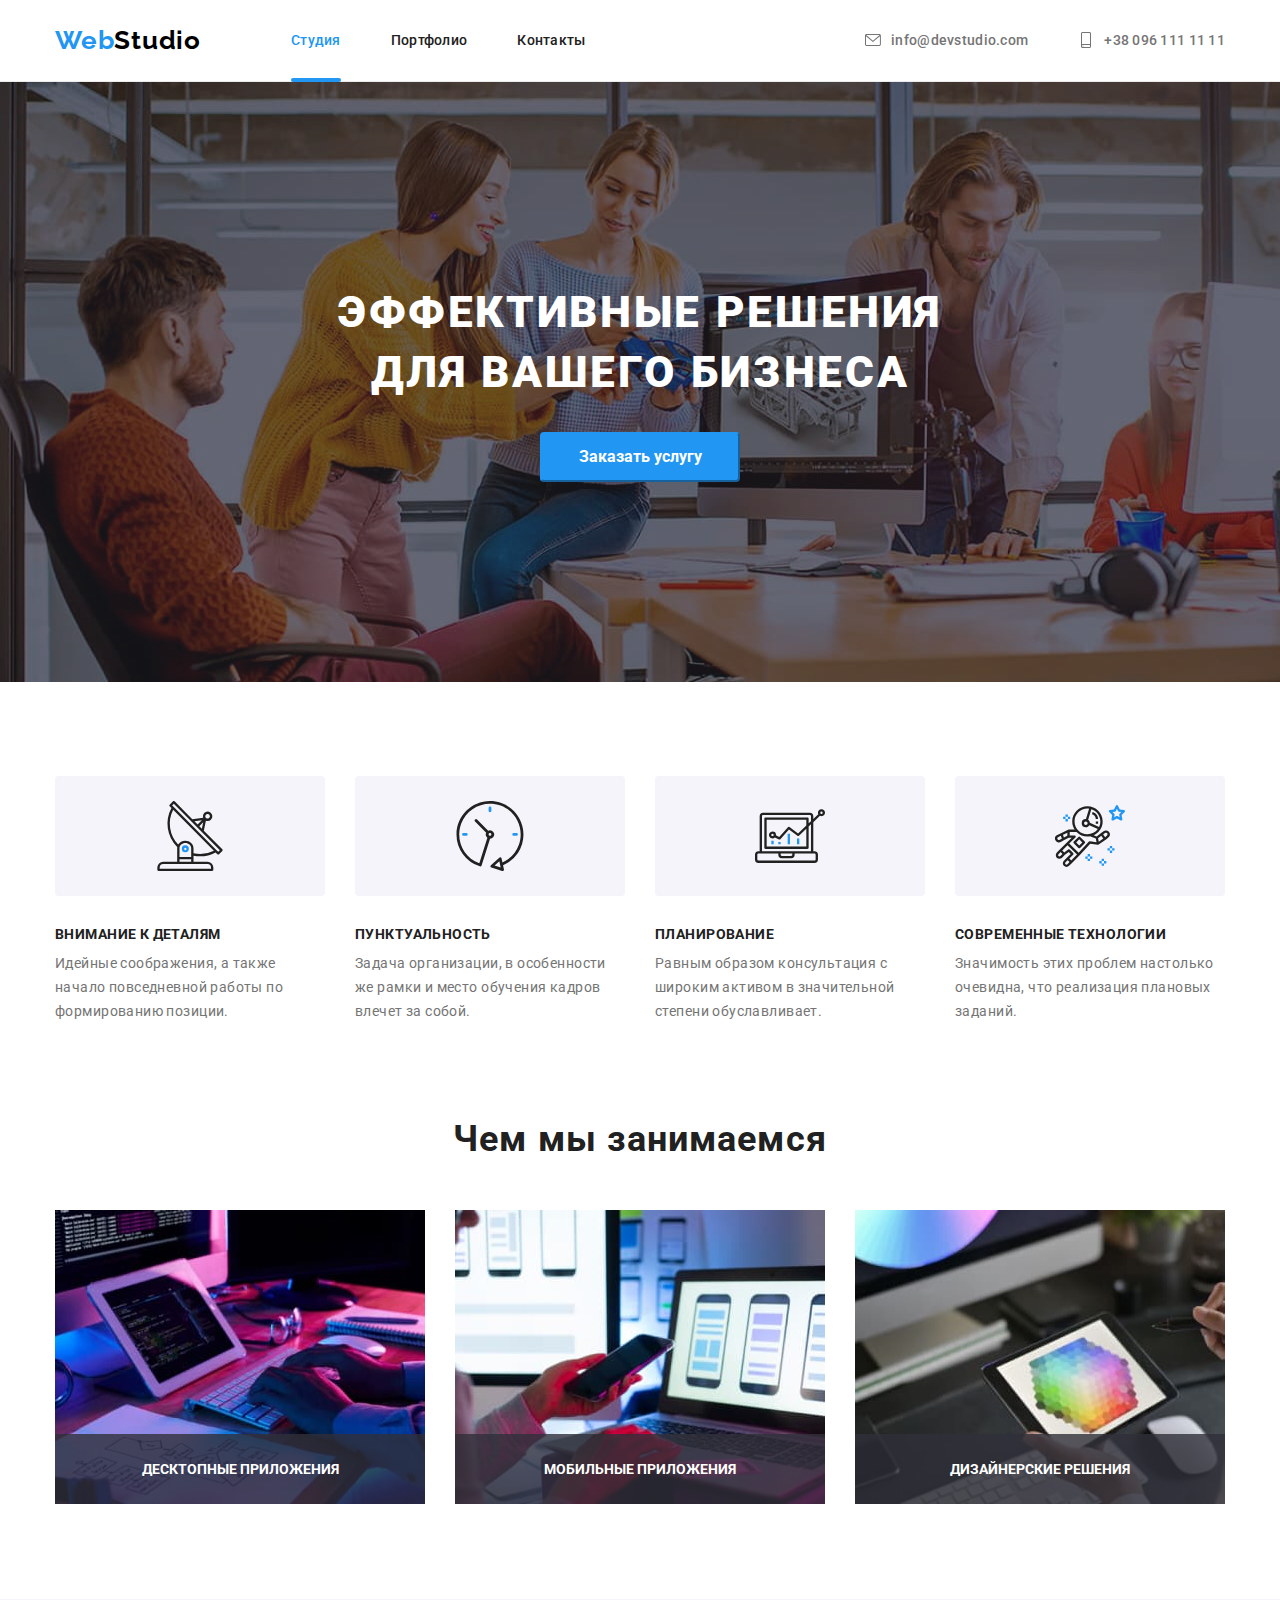
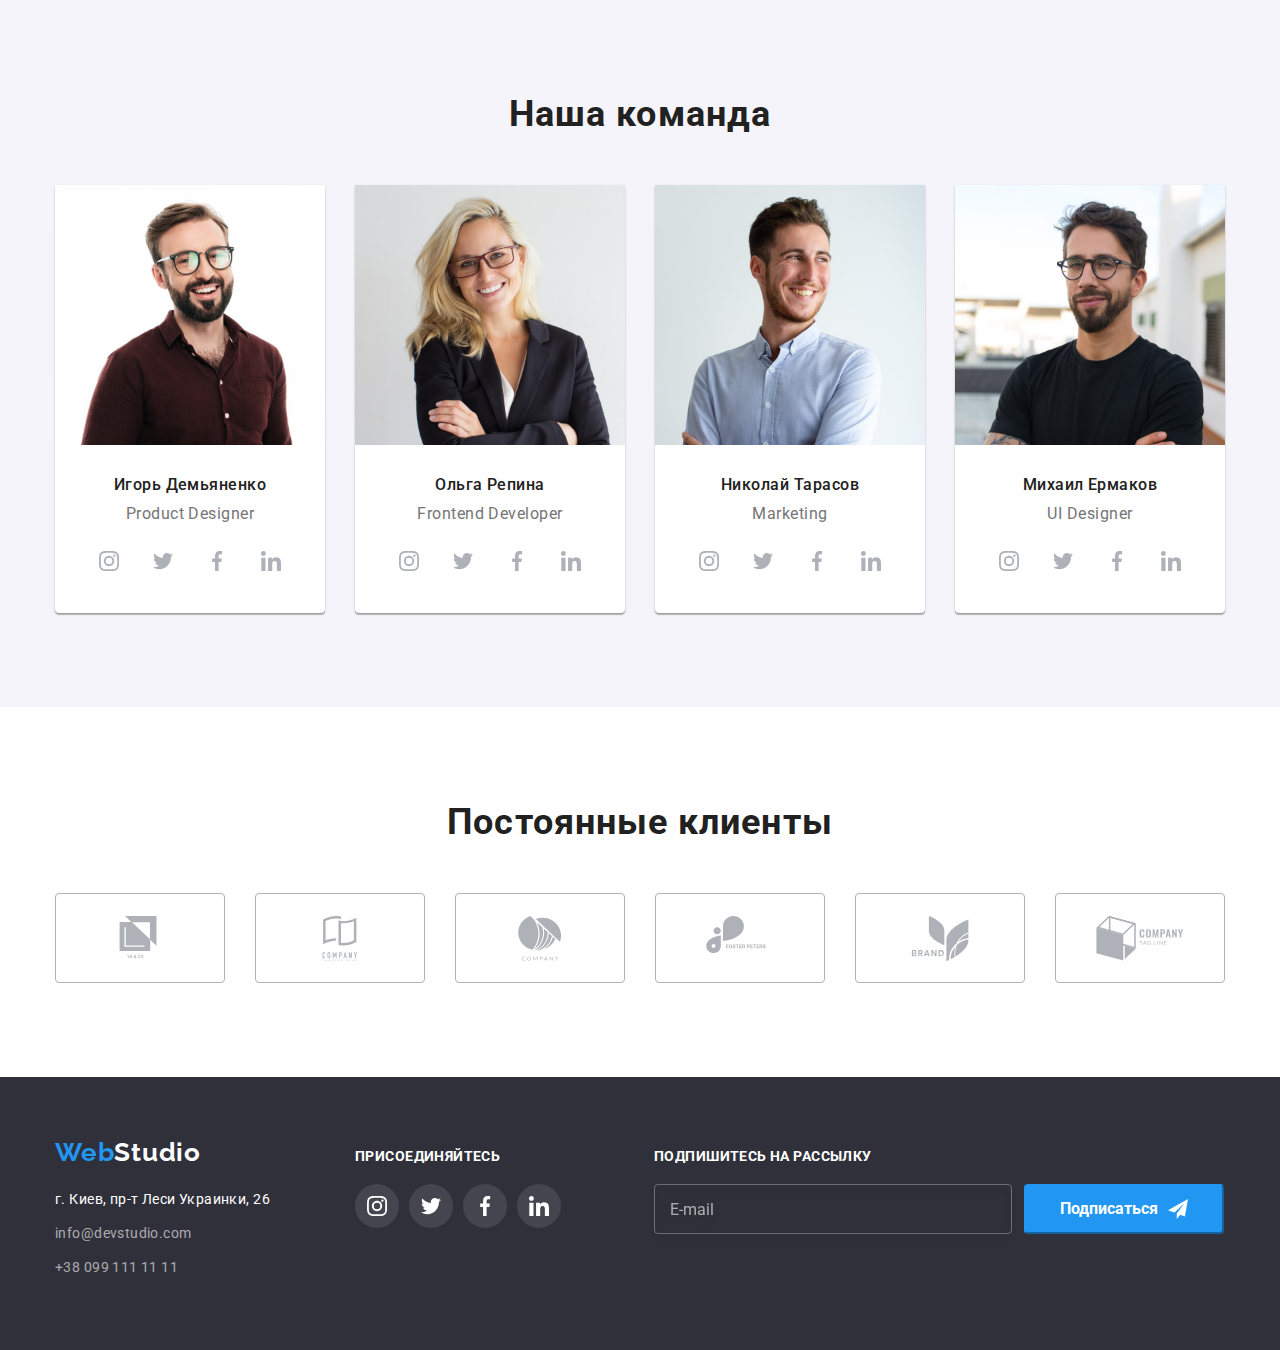
==== index.html @ c1827819 "init" ====
<!DOCTYPE html>
<html lang="ru">

<head>
  <meta charset="UTF-8" />
  <meta name="viewport" content="width=device-width, initial-scale=1.0" />
  <title lang="en">WebStudio</title>
  <link rel="stylesheet" href="https://cdnjs.cloudflare.com/ajax/libs/modern-normalize/1.0.0/modern-normalize.css" />
  <link href="https://fonts.googleapis.com/css2?family=Raleway:wght@700;900&family=Roboto:wght@400;500;700&display=swap"
    rel="stylesheet" />
  <link rel="stylesheet" href="https://cdnjs.cloudflare.com/ajax/libs/animate.css/4.1.1/animate.min.css">
  <link rel="stylesheet" href="./css/main.min.css" />

</head>

<body>
  <!-- HEADER -->
  <header class="header">
    <div class="container">
      <nav class="navigation">
        <a class="logo link" href="./index.html" lang="en"><span class="logo-part link">Web</span>Studio</a>
        <ul class="list">
          <li class="menu-item">
            <a class="list-item link current" href="">Студия</a>
          </li>
          <li class="menu-item">
            <a class="list-item link" href="./portfolio.html">Портфолио</a>
          </li>
          <li class="menu-item">
            <a class="list-item link" href="">Контакты</a>
          </li>
        </ul>
      </nav>

      <address class="address">
        <ul class="list">
          <li class="menu-item">
            <a class="list-item header-contacts link" href="mailto:info@devstudio.com">
              <svg class="menu-icon">
                <use href="./images/icons/sprite.svg#icon-envelope"></use>
              </svg>
              info@devstudio.com</a>
          </li>
          <li class="menu-item">
            <a class="list-item header-contacts link" href="tel:+380961111111">
              <svg class="menu-icon">
                <use href="./images/icons/sprite.svg#icon-smartphone"></use>
              </svg>
              +38 096 111 11 11</a>
          </li>
        </ul>
      </address>
    </div>
  </header>

  <main>
    <!-- HERO -->
    <section class="hero">
      <h1 class="hero-title">Эффективные решения для вашего бизнеса</h1>
      <button class="main-btn animate__animated animate__bounce" type="button" data-modal-open="">Заказать
        услугу</button>
    </section>

    <!-- Advantages -->
    <section class="advantages">
      <div class="container">
        <h2 hidden>Преимущества</h2>
        <ul class="list">
          <li class="advantage-item">
            <h3 class="advantages-title">Внимание к деталям</h3>
            <p class="advantages-descriprion">
              Идейные соображения, а также начало повседневной работы по
              формированию позиции.
            </p>
          </li>
          <li class="advantage-item">
            <h3 class="advantages-title">Пунктуальность</h3>
            <p class="advantages-descriprion">
              Задача организации, в особенности же рамки и место обучения кадров
              влечет за собой.
            </p>
          </li>
          <li class="advantage-item">
            <h3 class="advantages-title">Планирование</h3>
            <p class="advantages-descriprion">
              Равным образом консультация с широким активом в значительной
              степени обуславливает.
            </p>
          </li>
          <li class="advantage-item">
            <h3 class="advantages-title">Современные технологии</h3>
            <p class="advantages-descriprion">
              Значимость этих проблем настолько очевидна, что реализация
              плановых заданий.
            </p>
          </li>
        </ul>
      </div>
    </section>

    <!-- What we do -->

    <section class="skills">
      <div class="container">
        <h2 class="skills-title">Чем мы занимаемся</h2>
        <ul class="list">
          <li class="skills-item">
            <img src="./images/whatwedo/img-1.jpg" alt="человек печатает на клавиатуре" width="370" height="294" />
            <div class="skill-label">
              <h3 class="skill-title">Десктопные приложения</h3>
            </div>
          </li>
          <li class="skills-item">
            <img src="./images/whatwedo/img-2.jpg" alt="человек держит смартфон в руке" width="370" height="294" />
            <div class="skill-label">
              <h3 class="skill-title">Мобильные приложения</h3>
            </div>
          </li>
          <li class="skills-item">
            <img src="./images/whatwedo/img-3.jpg" alt="человек держит планшет в руке" width="370" height="294" />
            <div class="skill-label">
              <h3 class="skill-title">Дизайнерские решения</h3>
            </div>
          </li>
        </ul>
      </div>
    </section>

    <!-- TEAM -->

    <section class="team">
      <div class="container">
        <h2 class="team-title">Наша команда</h2>
        <ul class="teamcards list">
          <li class="card">
            <img src="./images/team/igor.jpg" alt="фотография Игоря" width="270" height="260" />
            <h3 class="team-name">Игорь Демьяненко</h3>
            <p class="team-position" lang="en">Product Designer</p>
            <ul class="social-icons list">
              <li>
                <a class="link" href="#">
                  <svg class="social-icon">
                    <use href="./images/icons/sprite.svg#icon-instagram"></use>
                  </svg>
                </a>
              </li>
              <li>
                <a class="link" href="#">
                  <svg class="social-icon">
                    <use href="./images/icons/sprite.svg#icon-twitter"></use>
                  </svg>
                </a>
              </li>
              <li>
                <a class="link" href="#">
                  <svg class="social-icon">
                    <use href="./images/icons/sprite.svg#icon-facebook"></use>
                  </svg>
                </a>
              </li>
              <li>
                <a class="link" href="#">
                  <svg class="social-icon">
                    <use href="./images/icons/sprite.svg#icon-linkedin"></use>
                  </svg>
                </a>
              </li>
            </ul>
          </li>
          <li class="card">
            <img src="./images/team/olga.jpg" alt="фотография Ольги" width="270" height="260" />
            <h3 class="team-name">Ольга Репина</h3>
            <p class="team-position" lang="en">Frontend Developer</p>
            <ul class="social-icons list">
              <li>
                <a class="link" href="#">
                  <svg class="social-icon">
                    <use href="./images/icons/sprite.svg#icon-instagram"></use>
                  </svg>
                </a>
              </li>
              <li>
                <a class="link" href="#">
                  <svg class="social-icon">
                    <use href="./images/icons/sprite.svg#icon-twitter"></use>
                  </svg>
                </a>
              </li>
              <li>
                <a class="link" href="#">
                  <svg class="social-icon">
                    <use href="./images/icons/sprite.svg#icon-facebook"></use>
                  </svg>
                </a>
              </li>
              <li>
                <a class="link" href="#">
                  <svg class="social-icon">
                    <use href="./images/icons/sprite.svg#icon-linkedin"></use>
                  </svg>
                </a>
              </li>
            </ul>
          </li>
          <li class="card">
            <img src="./images/team/nick.jpg" alt="фотография Николая" width="270" height="260" />
            <h3 class="team-name">Николай Тарасов</h3>
            <p class="team-position" lang="en">Marketing</p>
            <ul class="social-icons list">
              <li>
                <a class="link" href="#">
                  <svg class="social-icon">
                    <use href="./images/icons/sprite.svg#icon-instagram"></use>
                  </svg>
                </a>
              </li>
              <li>
                <a class="link" href="#">
                  <svg class="social-icon">
                    <use href="./images/icons/sprite.svg#icon-twitter"></use>
                  </svg>
                </a>
              </li>
              <li>
                <a class="link" href="#">
                  <svg class="social-icon">
                    <use href="./images/icons/sprite.svg#icon-facebook"></use>
                  </svg>
                </a>
              </li>
              <li>
                <a class="link" href="#">
                  <svg class="social-icon">
                    <use href="./images/icons/sprite.svg#icon-linkedin"></use>
                  </svg>
                </a>
              </li>
            </ul>
          </li>
          <li class="card">
            <img src="./images/team/michael.jpg" alt="фотография Михаила" width="270" height="260" />
            <h3 class="team-name">Михаил Ермаков</h3>
            <p class="team-position" lang="en">UI Designer</p>
            <ul class="social-icons list">
              <li>
                <a class="link" href="#">
                  <svg class="social-icon">
                    <use href="./images/icons/sprite.svg#icon-instagram"></use>
                  </svg>
                </a>
              </li>
              <li>
                <a class="link" href="#">
                  <svg class="social-icon">
                    <use href="./images/icons/sprite.svg#icon-twitter"></use>
                  </svg>
                </a>
              </li>
              <li>
                <a class="link" href="#">
                  <svg class="social-icon">
                    <use href="./images/icons/sprite.svg#icon-facebook"></use>
                  </svg>
                </a>
              </li>
              <li>
                <a class="link" href="#">
                  <svg class="social-icon">
                    <use href="./images/icons/sprite.svg#icon-linkedin"></use>
                  </svg>
                </a>
              </li>
            </ul>
          </li>
        </ul>
      </div>
    </section>

    <!-- CLIENTS -->
    <section class="clients">
      <div class="container">
        <h2 class="clients-title">Постоянные клиенты</h2>
        <ul class="list">
          <li>
            <a href="#">
              <svg class="client-icon">
                <use href="./images/icons/sprite.svg#icon-logo-1"></use>
              </svg>
            </a>
          </li>
          <li>
            <a href="#">
              <svg class="client-icon">
                <use href="./images/icons/sprite.svg#icon-logo-2"></use>
              </svg>
            </a>
          </li>
          <li>
            <a href="#">
              <svg class="client-icon">
                <use href="./images/icons/sprite.svg#icon-logo-3"></use>
              </svg>
            </a>
          </li>
          <li>
            <a href="#">
              <svg class="client-icon">
                <use href="./images/icons/sprite.svg#icon-logo-4"></use>
              </svg>
            </a>
          </li>
          <li>
            <a href="#">
              <svg class="client-icon">
                <use href="./images/icons/sprite.svg#icon-logo-5"></use>
              </svg>
            </a>
          </li>
          <li>
            <a href="#">
              <svg class="client-icon">
                <use href="./images/icons/sprite.svg#icon-logo-6"></use>
              </svg>
            </a>
          </li>
        </ul>
      </div>
    </section>
    <!-- CLIENTS -->

  </main>
  <!-- FOOTER -->

  <footer class="footer">
    <div class="container">
      <div class="address-block">
        <a class="logo logo-light link" href="./index.html" lang="en"><span class="logo-part">Web</span>Studio</a>
        <address>
          <ul class="list">
            <li>
              <a class="list-item footer-address link" href="https://goo.gl/maps/8cTU2UBi5CR6P7U19" target="_blank">г.
                Киев,
                пр-т Леси Украинки, 26</a>
            </li>
            <li>
              <a class="list-item footer-contacts link" href="mailto:info@devstudio.com">info@devstudio.com</a>
            </li>
            <li>
              <a class="list-item footer-contacts link" href="tel:+380991111111">+38 099 111 11 11</a>
            </li>
          </ul>
        </address>
      </div>
      <div class="social-block">
        <p class="social-block__text">присоединяйтесь</p>
        <ul class="list">
          <li>
            <a class="link" href="#">
              <svg class="footer-icon">
                <use href="./images/icons/sprite.svg#icon-instagram"></use>
              </svg>
            </a>
          </li>
          <li>
            <a class="link" href="#">
              <svg class="footer-icon">
                <use href="./images/icons/sprite.svg#icon-twitter"></use>
              </svg>
            </a>
          </li>
          <li>
            <a class="link" href="#">
              <svg class="footer-icon">
                <use href="./images/icons/sprite.svg#icon-facebook"></use>
              </svg>
            </a>
          </li>
          <li>
            <a class="link" href="#">
              <svg class="footer-icon">
                <use href="./images/icons/sprite.svg#icon-linkedin"></use>
              </svg>
            </a>
          </li>
        </ul>
      </div>
      <div class="subscribe-block">
        <p class="subscribe-block__text">Подпишитесь на рассылку</p>
        <form class="subcribe-form" action="#">
          <input class="subcribe-form__input" type="email" placeholder="E-mail" required>
          <button class="main-btn" type="submit">Подписаться
            <svg class="footer-icon subscribe-icon">
              <use href="./images/icons/sprite.svg#icon-send"></use>
            </svg>
          </button>
        </form>
      </div>
    </div>
  </footer>
  <div class="backdrop is-hidden" data-modal="">
    <div class="modal">
      <button type="button" class="close-btn" data-modal-close="">
        <svg class="close-icon">
          <use href="./images/icons/sprite.svg#icon-close-x"></use>
        </svg>
      </button>
      <h2 class="modal__title">Оставьте свои данные, мы вам перезвоним</h2>
      <form class ="modalform" action="#">
        <label class="modalform__label" for="name">Имя</label>
        <div class="modal-form-wrapper">
          <input class="modalform__input" type="text" name="user-name" id="name">
          <svg class="modalform__input-svg" width="12px" height="12px">
            <use href="./images/icons/sprite.svg#icon-person"></use>
          </svg>
        </div>
        <label class="modalform__label" for="phone">Телефон</label>
        <div class="modal-form-wrapper">
          <input class="modalform__input" type="tel" name="phone" id="phone">
          <svg class="modalform__input-svg" width="18px" height="18px">
            <use href="./images/icons/sprite.svg#icon-phone"></use>
          </svg>
        </div>
        <label class="modalform__label" for="mail">E-mail</label>
        <div class="modal-form-wrapper">
          <input class="modalform__input" type="email" name="email" id="mail">
          <svg class="modalform__input-svg" width="18px" height="18px">
            <use href="./images/icons/sprite.svg#icon-email"></use>
          </svg>
        </div>
        <label class="modalform__label" for="message">Комментарий</label>
        <div class="modal-form-wrapper">
          <textarea class="modal-form-message" name="message" id="message" cols="30" placeholder="Введите текст"></textarea>
        </div>
        <input class="modal-form-policy" type="checkbox" name="user-policy" value="accept-policy" id="policy">
        <label class="modal-form-policy-label" for="policy">Соглашаюсь с рассылкой и принимаю&nbsp;<a href="#">Условия договора</a></label>
        <button class="main-btn" type="submit">Отправить</button>
      </form>
    </div>
  </div>
  <script src="./js/modal.js"></script>
</body>

</html>
---- css/main.min.css ----
*,::before,::after{margin:0;padding:0}img{display:block}body{font-family:Roboto,sans-serif;font-style:normal}.list{list-style:none}.link{text-decoration:none}.container{width:1200px;padding:0 15px;margin:0 auto}.logo{font-family:Raleway,sans-serif;font-weight:700;font-size:26px;line-height:1.192;letter-spacing:0.03em;color:#000000}.logo-part{color:#2196f3}.logo-light{color:#ffffff}.footer .logo{display:block;margin-bottom:20px}.header .logo{margin-right:90px}.main-btn{font-weight:700;font-size:16px;line-height:1.875;min-width:200px;height:50px;color:#ffffff;background:#2196f3;border-radius:4px;border-color:#2196f3;cursor:pointer}.subcribe-form .main-btn,.modalform .main-btn{display:flex;align-items:center;justify-content:center}.modalform .main-btn{align-self:center}.backdrop{position:fixed;top:0;left:0;width:100%;height:100%;background-color:rgba(0,0,0,0.2);transition:all 250ms cubic-bezier(0.4, 0, 0.2, 1);overflow-y:scroll}.backdrop.is-hidden{opacity:0;visibility:hidden;pointer-events:none;transition:all 250ms cubic-bezier(0.4, 0, 0.2, 1) 500ms}.backdrop.is-hidden .modal{transform:translate(-50%, -50%) scale(0);transition:all 250ms cubic-bezier(0.4, 0, 0.2, 1)}.modal{position:absolute;top:50%;left:50%;transform:translate(-50%, -50%) scale(1);width:528px;height:581px;background-color:#ffffff;padding:40px;transition:all 250ms cubic-bezier(0.4, 0, 0.2, 1) 500ms}.close-btn{position:absolute;top:8px;right:8px;width:30px;height:30px;border-radius:50%;background-color:#ffffff;border:1px solid rgba(0,0,0,0.1);cursor:pointer}.close-btn:hover .close-icon,.close-btn:focus .close-icon{fill:#2196f3}.close-icon{width:11px;height:11px}.modal__title{font-style:normal;font-weight:bold;font-size:20px;line-height:23px;text-align:center;letter-spacing:0.03em;margin-bottom:12px}.modalform{display:flex;flex-direction:column}.modal-form-wrapper{position:relative;margin-bottom:10px}.modalform__input{width:100%;height:40px;border:1px solid rgba(33,33,33,0.2);box-sizing:border-box;border-radius:4px;padding-left:42px;font-style:normal;font-weight:400;font-size:12px;line-height:1.167;letter-spacing:0.01em;transition:all 250ms cubic-bezier(0.4, 0, 0.2, 1)}.modalform__label{display:inline-block;font-size:12px;line-height:14px;letter-spacing:0.01em;color:#757575;margin-bottom:4px}.modalform__input-svg{position:absolute;top:50%;left:12px;transform:translateY(-50%);transition:all 250ms cubic-bezier(0.4, 0, 0.2, 1)}.modal-form-message{width:100%;height:120px;border:1px solid rgba(33,33,33,0.2);border-radius:4px;resize:none;transition:all 250ms cubic-bezier(0.4, 0, 0.2, 1);margin-bottom:20px;padding-top:12px;padding-left:16px;font-weight:400;font-size:12px;line-height:1.167;letter-spacing:0.01em}.modal-form-message::placeholder{font-family:Roboto,sans-serif;font-style:normal;font-weight:400;font-size:12px;line-height:1.167;letter-spacing:0.01em;color:rgba(117,117,117,0.5)}.modalform__input:focus,.modalform__input:hover,.modal-form-message:focus,.modal-form-message:hover{outline:none;border-color:#2196f3;cursor:pointer}.modalform__input:focus+.modalform__input-svg,.modalform__input:hover+.modalform__input-svg{fill:#2196f3}.modal-form-policy{position:absolute;width:1px;height:1px;margin:-1px;border:0;padding:0;clip:rect(0 0 0 0);overflow:hidden}.modal-form-policy-label{display:flex;align-items:center;font-family:Roboto,sans-serif;font-style:normal;font-weight:400;font-size:14px;line-height:1.714;letter-spacing:0.03em;margin-bottom:30px;color:#757575}.modal-form-policy-label::before{display:inline-block;content:"";width:16px;height:15px;border:2px solid #212121;border-radius:2px;margin-right:7px;transition:background-color 250ms cubic-bezier(0.4, 0, 0.2, 1),background-image 250ms cubic-bezier(0.4, 0, 0.2, 1),border 250ms cubic-bezier(0.4, 0, 0.2, 1)}.modal-form-policy:checked+.modal-form-policy-label::before{background-image:url("../images/icons/check.svg");background-repeat:no-repeat;background-position:bottom;background-color:#2196f3;border:2px solid #2196f3}.modal-form-policy:focus+.modal-form-policy-label::before{border:2px solid #2196f3}.modal-form-policy-wparrer{display:flex;align-items:center}.modal-form-policy-label a{font-family:Roboto,sans-serif;font-style:normal;font-weight:400;font-size:14px;line-height:1.714;letter-spacing:0.03em;text-decoration-line:underline;color:#2196f3}.header{padding:25px 0;border-bottom:1px solid #ececec}.header .container{display:flex;margin:0 auto;align-items:center}.navigation{display:flex;align-items:center}.navigation .list{display:flex}.menu-item{position:relative}.menu-item:not(:last-child){margin-right:50px}.address{margin-left:auto}.address .list{display:flex}.address .list-item{display:flex;align-items:center}.list-item{font-weight:500;font-size:14px;line-height:1.143;letter-spacing:0.02em;color:#212121;font-style:normal;transition:color 250ms cubic-bezier(0.4, 0, 0.2, 1)}.list-item:hover,.list-item:focus,.list-item:active{color:#2196f3}.header-contacts{color:#757575}.menu-icon{fill:#757575;margin-right:10px;max-height:16px;max-width:16px;transition:fill 250ms cubic-bezier(0.4, 0, 0.2, 1)}.list-item:hover .menu-icon,.list-item:focus .menu-icon{fill:#2196f3}.current{color:#2196f3}.current::after{content:"";display:block;position:absolute;bottom:0;right:0;width:100%;height:4px;transform:translateY(800%);background:#2196f3;border-radius:2px}.hero{padding:200px 0;background-color:#2f303a;background-image:linear-gradient(rgba(47,48,58,0.4), rgba(47,48,58,0.4)),url("../images/hero.jpg");text-align:center;max-width:1600px;margin:0 auto}.hero-title{font-weight:900;font-size:44px;line-height:1.367;letter-spacing:0.06em;text-transform:uppercase;color:#ffffff;max-width:700px;margin:0 auto 30px}.advantages-title{font-weight:700;font-size:14px;line-height:1.143;letter-spacing:0.03em;text-transform:uppercase;color:#212121;margin-bottom:10px}.advantages-descriprion{font-weight:400;font-size:14px;line-height:1.714;letter-spacing:0.03em;color:#757575;margin:0}.advantages .list{display:flex;padding:94px 0}.advantage-item{width:270px}.advantage-item:not(:last-child){margin-right:30px}.advantages-title::before{content:"";display:block;background-color:#F5F4FA;border-radius:4px;width:270px;height:120px;margin-bottom:30px;background-repeat:no-repeat;background-position:center}.advantage-item:nth-child(1)>.advantages-title::before{background-image:url("../images/icons/antenna.svg")}.advantage-item:nth-child(2)>.advantages-title::before{background-image:url("../images/icons/clock.svg")}.advantage-item:nth-child(3)>.advantages-title::before{background-image:url("../images/icons/diagram.svg")}.advantage-item:nth-child(4)>.advantages-title::before{background-image:url("../images/icons/astronaut.svg")}.skills-title{font-weight:700;font-size:36px;line-height:1.167;text-align:center;letter-spacing:0.03em;color:#212121;margin-bottom:50px}.skills .list{display:flex;justify-content:space-between;margin-bottom:95px}.skills-item{position:relative}.skill-label{position:absolute;left:0;bottom:0;width:100%;height:70px;display:flex;justify-content:center;align-items:center;background:rgba(47,48,58,0.8)}.skill-title{font-weight:bold;font-size:14px;line-height:16px;text-transform:uppercase;color:#fff}.team{padding-top:94px;padding-bottom:94px;background-color:#F5F4FA}.team .card{background:#FFFFFF;box-shadow:0px 1px 3px rgba(0,0,0,0.12),0px 1px 1px rgba(0,0,0,0.14),0px 2px 1px rgba(0,0,0,0.2);border-radius:0px 0px 4px 4px}.team img{margin-bottom:30px}.team-title{font-weight:700;font-size:36px;line-height:1.167;text-align:center;letter-spacing:0.03em;color:#212121;margin-bottom:50px}.team-name{font-weight:500;font-size:16px;line-height:1.188;letter-spacing:0.03em;color:#212121;text-align:center;margin-bottom:10px}.team-position{font-weight:400;font-size:16px;line-height:1.188;letter-spacing:0.03em;color:#757575;text-align:center;margin-bottom:16px}.teamcards{display:flex;justify-content:space-between}.social-icons{display:flex;justify-content:center;margin:0px 32px 30px}.social-icons .link{display:flex;justify-content:center;align-items:center;width:44px;height:44px;border-radius:50%;background-color:#fff;transition:background-color 250ms cubic-bezier(0.4, 0, 0.2, 1)}.social-icons li:not(:last-child){margin-right:10px}.social-icons .link:hover,.social-icons .link:focus{background-color:#2196f3}.social-icons .link:hover .social-icon,.social-icons .link:focus .social-icon{fill:#ffffff}.social-icon{fill:#AFB1B8;width:20px;height:20px;transition:fill 250ms cubic-bezier(0.4, 0, 0.2, 1)}.clients{padding-top:94px;padding-bottom:94px}.clients .list{display:flex;justify-content:space-between}.clients a{display:flex;justify-content:center;align-items:center;width:170px;height:90px;border:1px solid #AFB1B8;border-radius:4px;transition:border-color 250ms cubic-bezier(0.4, 0, 0.2, 1)}.clients a:hover,.clients a:focus{border:1px solid #2196f3}.clients a:hover .client-icon,.clients a:focus .client-icon{fill:#2196f3}.clients-title{font-weight:700;font-size:36px;line-height:1.167;text-align:center;letter-spacing:0.03em;color:#212121;margin-bottom:50px}.client-icon{fill:#AFB1B8;max-height:45px;transition:fill 250ms cubic-bezier(0.4, 0, 0.2, 1)}.footer{background:#2f303a;padding-top:60px;padding-bottom:60px;display:flex}.footer .container{display:flex;align-items:baseline}.address-block{width:230px;margin-right:70px}.address-block li{margin-bottom:10px}.footer-address{font-weight:400;font-size:14px;line-height:1.714;letter-spacing:0.03em;color:#fff}.footer-contacts{font-weight:400;font-size:14px;line-height:1.714;letter-spacing:0.03em;color:rgba(255,255,255,0.6)}.social-block__text,.subscribe-block__text{font-weight:bold;font-size:14px;line-height:16px;letter-spacing:0.03em;text-transform:uppercase;color:#fff;margin-bottom:20px}.social-block{margin-right:93px}.social-block .list{display:flex}.social-block li:not(:last-child){margin-right:10px}.social-block .link{display:flex;justify-content:center;align-items:center;width:44px;height:44px;background-color:rgba(255,255,255,0.1);border-radius:50%;transition:background-color 250ms cubic-bezier(0.4, 0, 0.2, 1)}.social-block .link:hover,.social-block .link:focus{background-color:#2196f3}.subcribe-form{display:flex}.subcribe-form__input{width:358px;height:50px;border:1px solid rgba(255,255,255,0.3);filter:drop-shadow(0px 4px 4px rgba(0,0,0,0.15));border-radius:4px;background-color:transparent;margin-right:12px;color:rgba(255,255,255,0.6);padding:15px}.subcribe-form__input::placeholder{font-size:16px;line-height:20px;color:rgba(255,255,255,0.6)}.footer-icon,.subscribe-icon{fill:#fff;width:20px;height:20px}.subscribe-icon{margin-left:10px}
/*# sourceMappingURL=main.min.css.map */
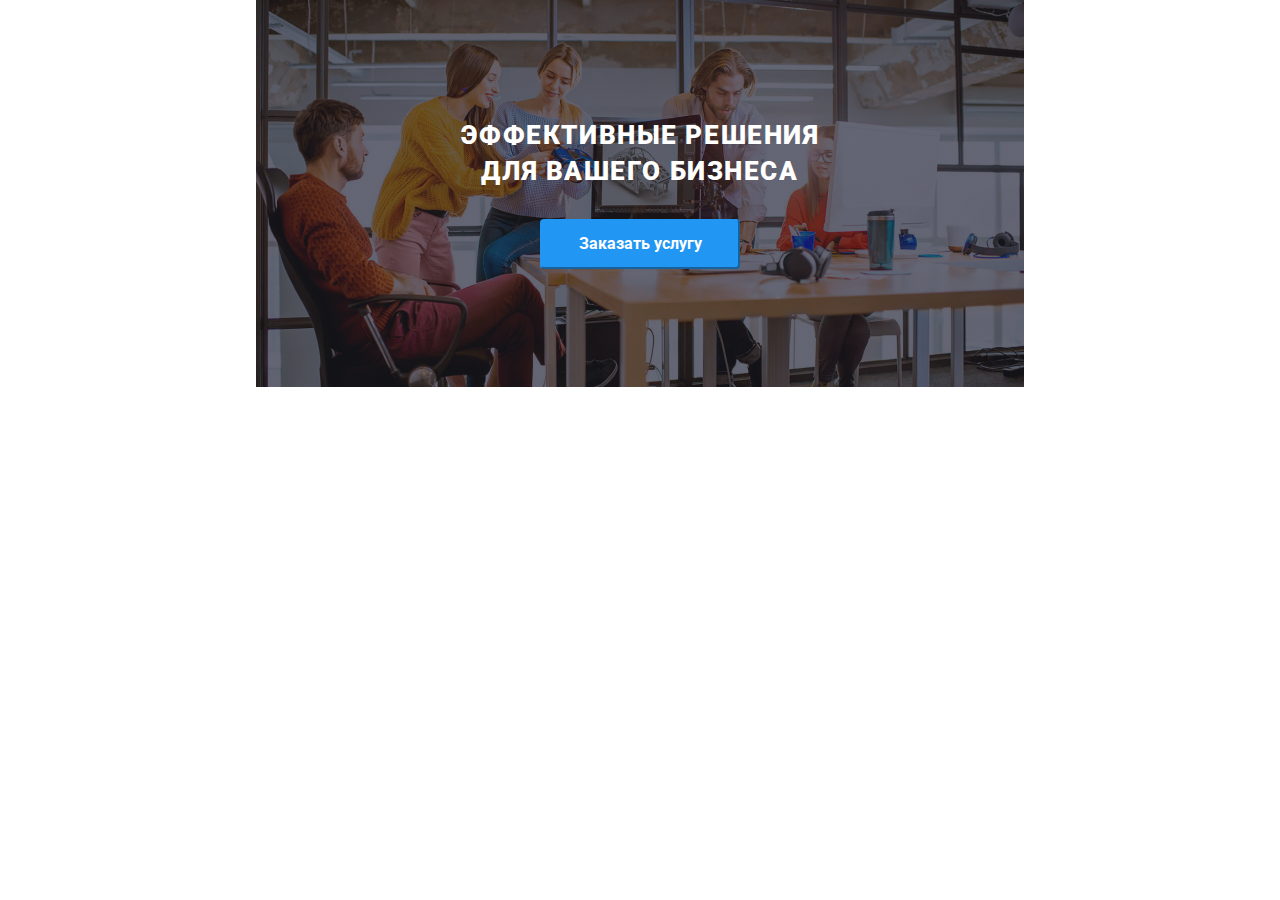
==== commit 8874f20d: "8" ====
--- a/index.html
+++ b/index.html
@@ -15,7 +15,7 @@
 
 <body>
   <!-- HEADER -->
-  <header class="header">
+  <!-- <header class="header">
     <div class="container">
       <nav class="navigation">
         <a class="logo link" href="./index.html" lang="en"><span class="logo-part link">Web</span>Studio</a>
@@ -51,7 +51,7 @@
         </ul>
       </address>
     </div>
-  </header>
+  </header> -->
 
   <main>
     <!-- HERO -->
@@ -62,7 +62,7 @@
     </section>
 
     <!-- Advantages -->
-    <section class="advantages">
+    <!-- <section class="advantages">
       <div class="container">
         <h2 hidden>Преимущества</h2>
         <ul class="list">
@@ -96,11 +96,11 @@
           </li>
         </ul>
       </div>
-    </section>
+    </section> -->
 
     <!-- What we do -->
 
-    <section class="skills">
+    <!-- <section class="skills">
       <div class="container">
         <h2 class="skills-title">Чем мы занимаемся</h2>
         <ul class="list">
@@ -124,11 +124,11 @@
           </li>
         </ul>
       </div>
-    </section>
+    </section> -->
 
     <!-- TEAM -->
 
-    <section class="team">
+    <!-- <section class="team">
       <div class="container">
         <h2 class="team-title">Наша команда</h2>
         <ul class="teamcards list">
@@ -274,10 +274,10 @@
           </li>
         </ul>
       </div>
-    </section>
+    </section> -->
 
     <!-- CLIENTS -->
-    <section class="clients">
+    <!-- <section class="clients">
       <div class="container">
         <h2 class="clients-title">Постоянные клиенты</h2>
         <ul class="list">
@@ -325,13 +325,13 @@
           </li>
         </ul>
       </div>
-    </section>
+    </section> -->
     <!-- CLIENTS -->
 
   </main>
   <!-- FOOTER -->
 
-  <footer class="footer">
+  <!-- <footer class="footer">
     <div class="container">
       <div class="address-block">
         <a class="logo logo-light link" href="./index.html" lang="en"><span class="logo-part">Web</span>Studio</a>
@@ -436,7 +436,7 @@
         <button class="main-btn" type="submit">Отправить</button>
       </form>
     </div>
-  </div>
+  </div> -->
   <script src="./js/modal.js"></script>
 </body>
 
--- a/css/main.min.css
+++ b/css/main.min.css
@@ -1,2 +1,2 @@
-*,::before,::after{margin:0;padding:0}img{display:block}body{font-family:Roboto,sans-serif;font-style:normal}.list{list-style:none}.link{text-decoration:none}.container{width:1200px;padding:0 15px;margin:0 auto}.logo{font-family:Raleway,sans-serif;font-weight:700;font-size:26px;line-height:1.192;letter-spacing:0.03em;color:#000000}.logo-part{color:#2196f3}.logo-light{color:#ffffff}.footer .logo{display:block;margin-bottom:20px}.header .logo{margin-right:90px}.main-btn{font-weight:700;font-size:16px;line-height:1.875;min-width:200px;height:50px;color:#ffffff;background:#2196f3;border-radius:4px;border-color:#2196f3;cursor:pointer}.subcribe-form .main-btn,.modalform .main-btn{display:flex;align-items:center;justify-content:center}.modalform .main-btn{align-self:center}.backdrop{position:fixed;top:0;left:0;width:100%;height:100%;background-color:rgba(0,0,0,0.2);transition:all 250ms cubic-bezier(0.4, 0, 0.2, 1);overflow-y:scroll}.backdrop.is-hidden{opacity:0;visibility:hidden;pointer-events:none;transition:all 250ms cubic-bezier(0.4, 0, 0.2, 1) 500ms}.backdrop.is-hidden .modal{transform:translate(-50%, -50%) scale(0);transition:all 250ms cubic-bezier(0.4, 0, 0.2, 1)}.modal{position:absolute;top:50%;left:50%;transform:translate(-50%, -50%) scale(1);width:528px;height:581px;background-color:#ffffff;padding:40px;transition:all 250ms cubic-bezier(0.4, 0, 0.2, 1) 500ms}.close-btn{position:absolute;top:8px;right:8px;width:30px;height:30px;border-radius:50%;background-color:#ffffff;border:1px solid rgba(0,0,0,0.1);cursor:pointer}.close-btn:hover .close-icon,.close-btn:focus .close-icon{fill:#2196f3}.close-icon{width:11px;height:11px}.modal__title{font-style:normal;font-weight:bold;font-size:20px;line-height:23px;text-align:center;letter-spacing:0.03em;margin-bottom:12px}.modalform{display:flex;flex-direction:column}.modal-form-wrapper{position:relative;margin-bottom:10px}.modalform__input{width:100%;height:40px;border:1px solid rgba(33,33,33,0.2);box-sizing:border-box;border-radius:4px;padding-left:42px;font-style:normal;font-weight:400;font-size:12px;line-height:1.167;letter-spacing:0.01em;transition:all 250ms cubic-bezier(0.4, 0, 0.2, 1)}.modalform__label{display:inline-block;font-size:12px;line-height:14px;letter-spacing:0.01em;color:#757575;margin-bottom:4px}.modalform__input-svg{position:absolute;top:50%;left:12px;transform:translateY(-50%);transition:all 250ms cubic-bezier(0.4, 0, 0.2, 1)}.modal-form-message{width:100%;height:120px;border:1px solid rgba(33,33,33,0.2);border-radius:4px;resize:none;transition:all 250ms cubic-bezier(0.4, 0, 0.2, 1);margin-bottom:20px;padding-top:12px;padding-left:16px;font-weight:400;font-size:12px;line-height:1.167;letter-spacing:0.01em}.modal-form-message::placeholder{font-family:Roboto,sans-serif;font-style:normal;font-weight:400;font-size:12px;line-height:1.167;letter-spacing:0.01em;color:rgba(117,117,117,0.5)}.modalform__input:focus,.modalform__input:hover,.modal-form-message:focus,.modal-form-message:hover{outline:none;border-color:#2196f3;cursor:pointer}.modalform__input:focus+.modalform__input-svg,.modalform__input:hover+.modalform__input-svg{fill:#2196f3}.modal-form-policy{position:absolute;width:1px;height:1px;margin:-1px;border:0;padding:0;clip:rect(0 0 0 0);overflow:hidden}.modal-form-policy-label{display:flex;align-items:center;font-family:Roboto,sans-serif;font-style:normal;font-weight:400;font-size:14px;line-height:1.714;letter-spacing:0.03em;margin-bottom:30px;color:#757575}.modal-form-policy-label::before{display:inline-block;content:"";width:16px;height:15px;border:2px solid #212121;border-radius:2px;margin-right:7px;transition:background-color 250ms cubic-bezier(0.4, 0, 0.2, 1),background-image 250ms cubic-bezier(0.4, 0, 0.2, 1),border 250ms cubic-bezier(0.4, 0, 0.2, 1)}.modal-form-policy:checked+.modal-form-policy-label::before{background-image:url("../images/icons/check.svg");background-repeat:no-repeat;background-position:bottom;background-color:#2196f3;border:2px solid #2196f3}.modal-form-policy:focus+.modal-form-policy-label::before{border:2px solid #2196f3}.modal-form-policy-wparrer{display:flex;align-items:center}.modal-form-policy-label a{font-family:Roboto,sans-serif;font-style:normal;font-weight:400;font-size:14px;line-height:1.714;letter-spacing:0.03em;text-decoration-line:underline;color:#2196f3}.header{padding:25px 0;border-bottom:1px solid #ececec}.header .container{display:flex;margin:0 auto;align-items:center}.navigation{display:flex;align-items:center}.navigation .list{display:flex}.menu-item{position:relative}.menu-item:not(:last-child){margin-right:50px}.address{margin-left:auto}.address .list{display:flex}.address .list-item{display:flex;align-items:center}.list-item{font-weight:500;font-size:14px;line-height:1.143;letter-spacing:0.02em;color:#212121;font-style:normal;transition:color 250ms cubic-bezier(0.4, 0, 0.2, 1)}.list-item:hover,.list-item:focus,.list-item:active{color:#2196f3}.header-contacts{color:#757575}.menu-icon{fill:#757575;margin-right:10px;max-height:16px;max-width:16px;transition:fill 250ms cubic-bezier(0.4, 0, 0.2, 1)}.list-item:hover .menu-icon,.list-item:focus .menu-icon{fill:#2196f3}.current{color:#2196f3}.current::after{content:"";display:block;position:absolute;bottom:0;right:0;width:100%;height:4px;transform:translateY(800%);background:#2196f3;border-radius:2px}.hero{padding:200px 0;background-color:#2f303a;background-image:linear-gradient(rgba(47,48,58,0.4), rgba(47,48,58,0.4)),url("../images/hero.jpg");text-align:center;max-width:1600px;margin:0 auto}.hero-title{font-weight:900;font-size:44px;line-height:1.367;letter-spacing:0.06em;text-transform:uppercase;color:#ffffff;max-width:700px;margin:0 auto 30px}.advantages-title{font-weight:700;font-size:14px;line-height:1.143;letter-spacing:0.03em;text-transform:uppercase;color:#212121;margin-bottom:10px}.advantages-descriprion{font-weight:400;font-size:14px;line-height:1.714;letter-spacing:0.03em;color:#757575;margin:0}.advantages .list{display:flex;padding:94px 0}.advantage-item{width:270px}.advantage-item:not(:last-child){margin-right:30px}.advantages-title::before{content:"";display:block;background-color:#F5F4FA;border-radius:4px;width:270px;height:120px;margin-bottom:30px;background-repeat:no-repeat;background-position:center}.advantage-item:nth-child(1)>.advantages-title::before{background-image:url("../images/icons/antenna.svg")}.advantage-item:nth-child(2)>.advantages-title::before{background-image:url("../images/icons/clock.svg")}.advantage-item:nth-child(3)>.advantages-title::before{background-image:url("../images/icons/diagram.svg")}.advantage-item:nth-child(4)>.advantages-title::before{background-image:url("../images/icons/astronaut.svg")}.skills-title{font-weight:700;font-size:36px;line-height:1.167;text-align:center;letter-spacing:0.03em;color:#212121;margin-bottom:50px}.skills .list{display:flex;justify-content:space-between;margin-bottom:95px}.skills-item{position:relative}.skill-label{position:absolute;left:0;bottom:0;width:100%;height:70px;display:flex;justify-content:center;align-items:center;background:rgba(47,48,58,0.8)}.skill-title{font-weight:bold;font-size:14px;line-height:16px;text-transform:uppercase;color:#fff}.team{padding-top:94px;padding-bottom:94px;background-color:#F5F4FA}.team .card{background:#FFFFFF;box-shadow:0px 1px 3px rgba(0,0,0,0.12),0px 1px 1px rgba(0,0,0,0.14),0px 2px 1px rgba(0,0,0,0.2);border-radius:0px 0px 4px 4px}.team img{margin-bottom:30px}.team-title{font-weight:700;font-size:36px;line-height:1.167;text-align:center;letter-spacing:0.03em;color:#212121;margin-bottom:50px}.team-name{font-weight:500;font-size:16px;line-height:1.188;letter-spacing:0.03em;color:#212121;text-align:center;margin-bottom:10px}.team-position{font-weight:400;font-size:16px;line-height:1.188;letter-spacing:0.03em;color:#757575;text-align:center;margin-bottom:16px}.teamcards{display:flex;justify-content:space-between}.social-icons{display:flex;justify-content:center;margin:0px 32px 30px}.social-icons .link{display:flex;justify-content:center;align-items:center;width:44px;height:44px;border-radius:50%;background-color:#fff;transition:background-color 250ms cubic-bezier(0.4, 0, 0.2, 1)}.social-icons li:not(:last-child){margin-right:10px}.social-icons .link:hover,.social-icons .link:focus{background-color:#2196f3}.social-icons .link:hover .social-icon,.social-icons .link:focus .social-icon{fill:#ffffff}.social-icon{fill:#AFB1B8;width:20px;height:20px;transition:fill 250ms cubic-bezier(0.4, 0, 0.2, 1)}.clients{padding-top:94px;padding-bottom:94px}.clients .list{display:flex;justify-content:space-between}.clients a{display:flex;justify-content:center;align-items:center;width:170px;height:90px;border:1px solid #AFB1B8;border-radius:4px;transition:border-color 250ms cubic-bezier(0.4, 0, 0.2, 1)}.clients a:hover,.clients a:focus{border:1px solid #2196f3}.clients a:hover .client-icon,.clients a:focus .client-icon{fill:#2196f3}.clients-title{font-weight:700;font-size:36px;line-height:1.167;text-align:center;letter-spacing:0.03em;color:#212121;margin-bottom:50px}.client-icon{fill:#AFB1B8;max-height:45px;transition:fill 250ms cubic-bezier(0.4, 0, 0.2, 1)}.footer{background:#2f303a;padding-top:60px;padding-bottom:60px;display:flex}.footer .container{display:flex;align-items:baseline}.address-block{width:230px;margin-right:70px}.address-block li{margin-bottom:10px}.footer-address{font-weight:400;font-size:14px;line-height:1.714;letter-spacing:0.03em;color:#fff}.footer-contacts{font-weight:400;font-size:14px;line-height:1.714;letter-spacing:0.03em;color:rgba(255,255,255,0.6)}.social-block__text,.subscribe-block__text{font-weight:bold;font-size:14px;line-height:16px;letter-spacing:0.03em;text-transform:uppercase;color:#fff;margin-bottom:20px}.social-block{margin-right:93px}.social-block .list{display:flex}.social-block li:not(:last-child){margin-right:10px}.social-block .link{display:flex;justify-content:center;align-items:center;width:44px;height:44px;background-color:rgba(255,255,255,0.1);border-radius:50%;transition:background-color 250ms cubic-bezier(0.4, 0, 0.2, 1)}.social-block .link:hover,.social-block .link:focus{background-color:#2196f3}.subcribe-form{display:flex}.subcribe-form__input{width:358px;height:50px;border:1px solid rgba(255,255,255,0.3);filter:drop-shadow(0px 4px 4px rgba(0,0,0,0.15));border-radius:4px;background-color:transparent;margin-right:12px;color:rgba(255,255,255,0.6);padding:15px}.subcribe-form__input::placeholder{font-size:16px;line-height:20px;color:rgba(255,255,255,0.6)}.footer-icon,.subscribe-icon{fill:#fff;width:20px;height:20px}.subscribe-icon{margin-left:10px}
+*,::before,::after{margin:0;padding:0}img{display:block}body{font-family:Roboto,sans-serif;font-style:normal}.list{list-style:none}.link{text-decoration:none}.container{width:1200px;padding:0 15px;margin:0 auto}.logo{font-family:Raleway,sans-serif;font-weight:700;font-size:26px;line-height:1.192;letter-spacing:0.03em;color:#000000}.logo-part{color:#2196f3}.logo-light{color:#ffffff}.footer .logo{display:block;margin-bottom:20px}.header .logo{margin-right:90px}.main-btn{font-weight:700;font-size:16px;line-height:1.875;min-width:200px;height:50px;color:#ffffff;background:#2196f3;border-radius:4px;border-color:#2196f3;cursor:pointer}.subcribe-form .main-btn,.modalform .main-btn{display:flex;align-items:center;justify-content:center}.modalform .main-btn{align-self:center}.backdrop{position:fixed;top:0;left:0;width:100%;height:100%;background-color:rgba(0,0,0,0.2);transition:all 250ms cubic-bezier(0.4, 0, 0.2, 1);overflow-y:scroll}.backdrop.is-hidden{opacity:0;visibility:hidden;pointer-events:none;transition:all 250ms cubic-bezier(0.4, 0, 0.2, 1) 500ms}.backdrop.is-hidden .modal{transform:translate(-50%, -50%) scale(0);transition:all 250ms cubic-bezier(0.4, 0, 0.2, 1)}.modal{position:absolute;top:50%;left:50%;transform:translate(-50%, -50%) scale(1);width:528px;height:581px;background-color:#ffffff;padding:40px;transition:all 250ms cubic-bezier(0.4, 0, 0.2, 1) 500ms}.close-btn{position:absolute;top:8px;right:8px;width:30px;height:30px;border-radius:50%;background-color:#ffffff;border:1px solid rgba(0,0,0,0.1);cursor:pointer}.close-btn:hover .close-icon,.close-btn:focus .close-icon{fill:#2196f3}.close-icon{width:11px;height:11px}.modal__title{font-style:normal;font-weight:bold;font-size:20px;line-height:23px;text-align:center;letter-spacing:0.03em;margin-bottom:12px}.modalform{display:flex;flex-direction:column}.modal-form-wrapper{position:relative;margin-bottom:10px}.modalform__input{width:100%;height:40px;border:1px solid rgba(33,33,33,0.2);box-sizing:border-box;border-radius:4px;padding-left:42px;font-style:normal;font-weight:400;font-size:12px;line-height:1.167;letter-spacing:0.01em;transition:all 250ms cubic-bezier(0.4, 0, 0.2, 1)}.modalform__label{display:inline-block;font-size:12px;line-height:14px;letter-spacing:0.01em;color:#757575;margin-bottom:4px}.modalform__input-svg{position:absolute;top:50%;left:12px;transform:translateY(-50%);transition:all 250ms cubic-bezier(0.4, 0, 0.2, 1)}.modal-form-message{width:100%;height:120px;border:1px solid rgba(33,33,33,0.2);border-radius:4px;resize:none;transition:all 250ms cubic-bezier(0.4, 0, 0.2, 1);margin-bottom:20px;padding-top:12px;padding-left:16px;font-weight:400;font-size:12px;line-height:1.167;letter-spacing:0.01em}.modal-form-message::placeholder{font-family:Roboto,sans-serif;font-style:normal;font-weight:400;font-size:12px;line-height:1.167;letter-spacing:0.01em;color:rgba(117,117,117,0.5)}.modalform__input:focus,.modalform__input:hover,.modal-form-message:focus,.modal-form-message:hover{outline:none;border-color:#2196f3;cursor:pointer}.modalform__input:focus+.modalform__input-svg,.modalform__input:hover+.modalform__input-svg{fill:#2196f3}.modal-form-policy{position:absolute;width:1px;height:1px;margin:-1px;border:0;padding:0;clip:rect(0 0 0 0);overflow:hidden}.modal-form-policy-label{display:flex;align-items:center;font-family:Roboto,sans-serif;font-style:normal;font-weight:400;font-size:14px;line-height:1.714;letter-spacing:0.03em;margin-bottom:30px;color:#757575}.modal-form-policy-label::before{display:inline-block;content:"";width:16px;height:15px;border:2px solid #212121;border-radius:2px;margin-right:7px;transition:background-color 250ms cubic-bezier(0.4, 0, 0.2, 1),background-image 250ms cubic-bezier(0.4, 0, 0.2, 1),border 250ms cubic-bezier(0.4, 0, 0.2, 1)}.modal-form-policy:checked+.modal-form-policy-label::before{background-image:url("../images/icons/check.svg");background-repeat:no-repeat;background-position:bottom;background-color:#2196f3;border:2px solid #2196f3}.modal-form-policy:focus+.modal-form-policy-label::before{border:2px solid #2196f3}.modal-form-policy-wparrer{display:flex;align-items:center}.modal-form-policy-label a{font-family:Roboto,sans-serif;font-style:normal;font-weight:400;font-size:14px;line-height:1.714;letter-spacing:0.03em;text-decoration-line:underline;color:#2196f3}.header{padding:25px 0;border-bottom:1px solid #ececec}.header .container{display:flex;margin:0 auto;align-items:center}.navigation{display:flex;align-items:center}.navigation .list{display:flex}.menu-item{position:relative}.menu-item:not(:last-child){margin-right:50px}.address{margin-left:auto}.address .list{display:flex}.address .list-item{display:flex;align-items:center}.list-item{font-weight:500;font-size:14px;line-height:1.143;letter-spacing:0.02em;color:#212121;font-style:normal;transition:color 250ms cubic-bezier(0.4, 0, 0.2, 1)}.list-item:hover,.list-item:focus,.list-item:active{color:#2196f3}.header-contacts{color:#757575}.menu-icon{fill:#757575;margin-right:10px;max-height:16px;max-width:16px;transition:fill 250ms cubic-bezier(0.4, 0, 0.2, 1)}.list-item:hover .menu-icon,.list-item:focus .menu-icon{fill:#2196f3}.current{color:#2196f3}.current::after{content:"";display:block;position:absolute;bottom:0;right:0;width:100%;height:4px;transform:translateY(800%);background:#2196f3;border-radius:2px}.hero{padding:118px 0;background-color:#2f303a;background-image:linear-gradient(rgba(47,48,58,0.4), rgba(47,48,58,0.4)),url("../images/hero-m1x.jpg");background-repeat:no-repeat;text-align:center;max-width:480px;max-height:480px;margin:0 auto}.hero-title{font-weight:900;font-size:26px;line-height:1.367;letter-spacing:0.06em;text-transform:uppercase;color:#ffffff;max-width:360px;margin:0 auto 30px}@media screen and (min-width: 768px){.hero{min-width:768px;background-image:linear-gradient(rgba(47,48,58,0.4), rgba(47,48,58,0.4)),url("../images/hero-t1x.jpg")}}.advantages-title{font-weight:700;font-size:14px;line-height:1.143;letter-spacing:0.03em;text-transform:uppercase;color:#212121;margin-bottom:10px}.advantages-descriprion{font-weight:400;font-size:14px;line-height:1.714;letter-spacing:0.03em;color:#757575;margin:0}.advantages .list{display:flex;padding:94px 0}.advantage-item{width:270px}.advantage-item:not(:last-child){margin-right:30px}.advantages-title::before{content:"";display:block;background-color:#F5F4FA;border-radius:4px;width:270px;height:120px;margin-bottom:30px;background-repeat:no-repeat;background-position:center}.advantage-item:nth-child(1)>.advantages-title::before{background-image:url("../images/icons/antenna.svg")}.advantage-item:nth-child(2)>.advantages-title::before{background-image:url("../images/icons/clock.svg")}.advantage-item:nth-child(3)>.advantages-title::before{background-image:url("../images/icons/diagram.svg")}.advantage-item:nth-child(4)>.advantages-title::before{background-image:url("../images/icons/astronaut.svg")}.skills-title{font-weight:700;font-size:36px;line-height:1.167;text-align:center;letter-spacing:0.03em;color:#212121;margin-bottom:50px}.skills .list{display:flex;justify-content:space-between;margin-bottom:95px}.skills-item{position:relative}.skill-label{position:absolute;left:0;bottom:0;width:100%;height:70px;display:flex;justify-content:center;align-items:center;background:rgba(47,48,58,0.8)}.skill-title{font-weight:bold;font-size:14px;line-height:16px;text-transform:uppercase;color:#fff}.team{padding-top:94px;padding-bottom:94px;background-color:#F5F4FA}.team .card{background:#FFFFFF;box-shadow:0px 1px 3px rgba(0,0,0,0.12),0px 1px 1px rgba(0,0,0,0.14),0px 2px 1px rgba(0,0,0,0.2);border-radius:0px 0px 4px 4px}.team img{margin-bottom:30px}.team-title{font-weight:700;font-size:36px;line-height:1.167;text-align:center;letter-spacing:0.03em;color:#212121;margin-bottom:50px}.team-name{font-weight:500;font-size:16px;line-height:1.188;letter-spacing:0.03em;color:#212121;text-align:center;margin-bottom:10px}.team-position{font-weight:400;font-size:16px;line-height:1.188;letter-spacing:0.03em;color:#757575;text-align:center;margin-bottom:16px}.teamcards{display:flex;justify-content:space-between}.social-icons{display:flex;justify-content:center;margin:0px 32px 30px}.social-icons .link{display:flex;justify-content:center;align-items:center;width:44px;height:44px;border-radius:50%;background-color:#fff;transition:background-color 250ms cubic-bezier(0.4, 0, 0.2, 1)}.social-icons li:not(:last-child){margin-right:10px}.social-icons .link:hover,.social-icons .link:focus{background-color:#2196f3}.social-icons .link:hover .social-icon,.social-icons .link:focus .social-icon{fill:#ffffff}.social-icon{fill:#AFB1B8;width:20px;height:20px;transition:fill 250ms cubic-bezier(0.4, 0, 0.2, 1)}.clients{padding-top:94px;padding-bottom:94px}.clients .list{display:flex;justify-content:space-between}.clients a{display:flex;justify-content:center;align-items:center;width:170px;height:90px;border:1px solid #AFB1B8;border-radius:4px;transition:border-color 250ms cubic-bezier(0.4, 0, 0.2, 1)}.clients a:hover,.clients a:focus{border:1px solid #2196f3}.clients a:hover .client-icon,.clients a:focus .client-icon{fill:#2196f3}.clients-title{font-weight:700;font-size:36px;line-height:1.167;text-align:center;letter-spacing:0.03em;color:#212121;margin-bottom:50px}.client-icon{fill:#AFB1B8;max-height:45px;transition:fill 250ms cubic-bezier(0.4, 0, 0.2, 1)}.footer{background:#2f303a;padding-top:60px;padding-bottom:60px;display:flex}.footer .container{display:flex;align-items:baseline}.address-block{width:230px;margin-right:70px}.address-block li{margin-bottom:10px}.footer-address{font-weight:400;font-size:14px;line-height:1.714;letter-spacing:0.03em;color:#fff}.footer-contacts{font-weight:400;font-size:14px;line-height:1.714;letter-spacing:0.03em;color:rgba(255,255,255,0.6)}.social-block__text,.subscribe-block__text{font-weight:bold;font-size:14px;line-height:16px;letter-spacing:0.03em;text-transform:uppercase;color:#fff;margin-bottom:20px}.social-block{margin-right:93px}.social-block .list{display:flex}.social-block li:not(:last-child){margin-right:10px}.social-block .link{display:flex;justify-content:center;align-items:center;width:44px;height:44px;background-color:rgba(255,255,255,0.1);border-radius:50%;transition:background-color 250ms cubic-bezier(0.4, 0, 0.2, 1)}.social-block .link:hover,.social-block .link:focus{background-color:#2196f3}.subcribe-form{display:flex}.subcribe-form__input{width:358px;height:50px;border:1px solid rgba(255,255,255,0.3);filter:drop-shadow(0px 4px 4px rgba(0,0,0,0.15));border-radius:4px;background-color:transparent;margin-right:12px;color:rgba(255,255,255,0.6);padding:15px}.subcribe-form__input::placeholder{font-size:16px;line-height:20px;color:rgba(255,255,255,0.6)}.footer-icon,.subscribe-icon{fill:#fff;width:20px;height:20px}.subscribe-icon{margin-left:10px}
 /*# sourceMappingURL=main.min.css.map */